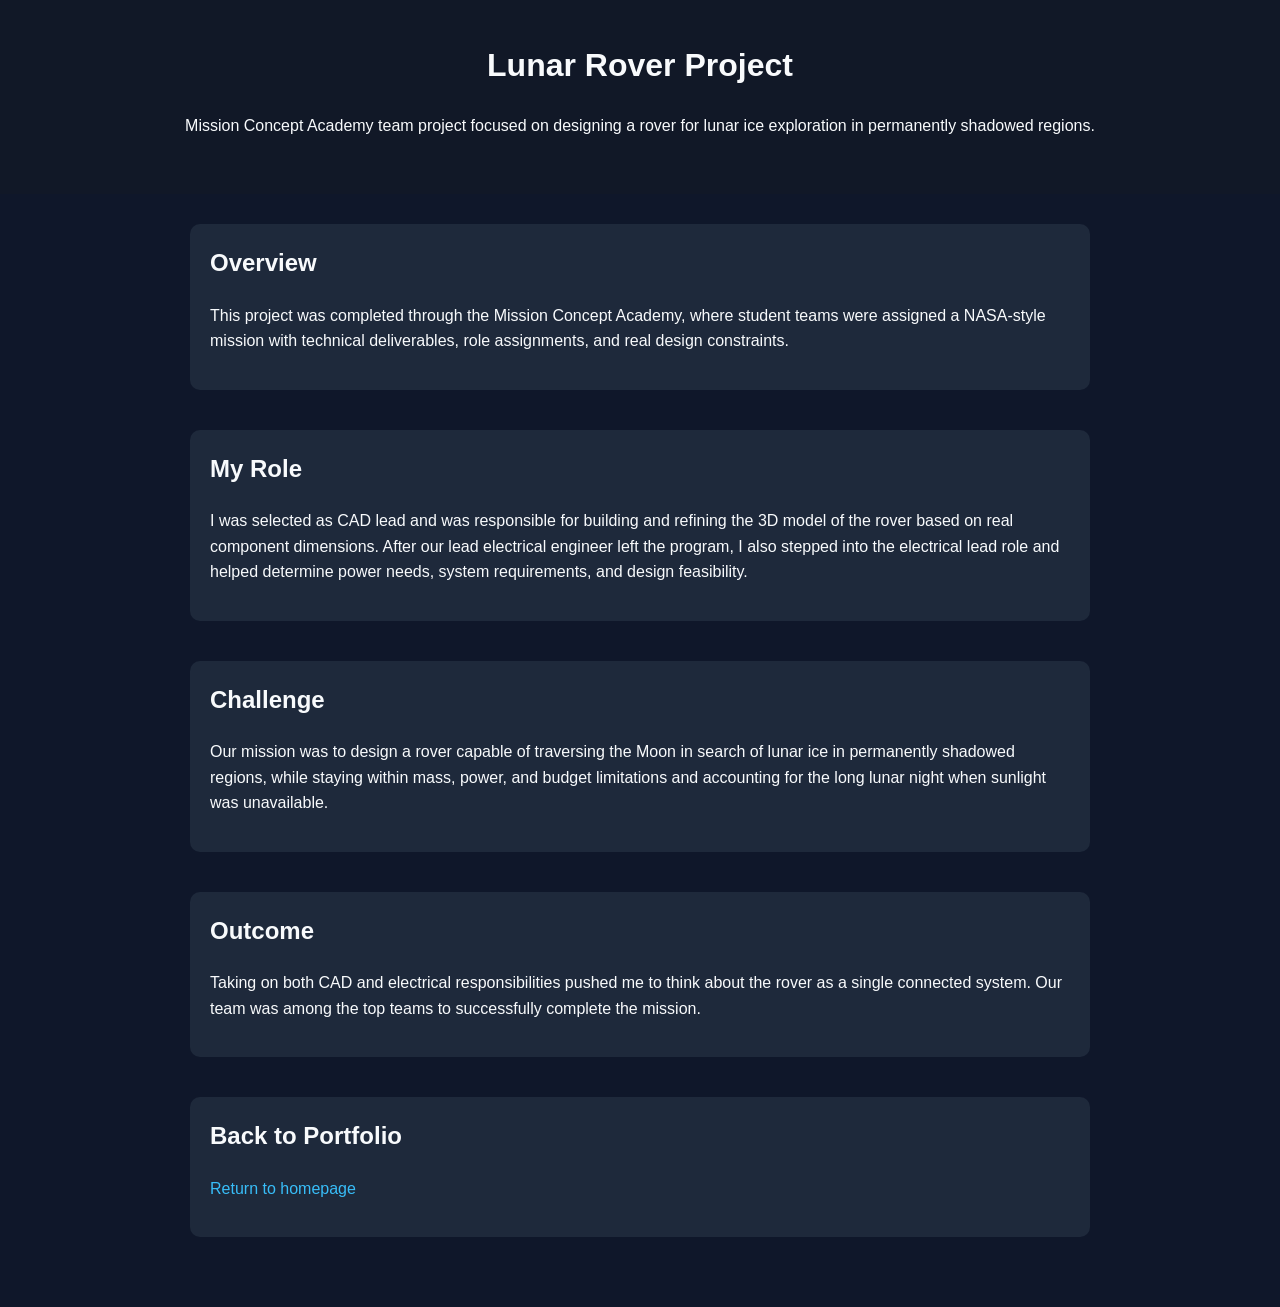
==== lunar-rover.html @ c36cf722 "Add lunar rover project HTML file" ====
<!DOCTYPE html>
<html lang="en">
<head>
  <meta charset="UTF-8">
  <meta name="viewport" content="width=device-width, initial-scale=1.0">
  <title>Lunar Rover Project</title>
  <link rel="stylesheet" href="style.css">
</head>
<body>
  <header>
    <h1>Lunar Rover Project</h1>
    <p>Mission Concept Academy team project focused on designing a rover for lunar ice exploration in permanently shadowed regions.</p>
  </header>

  <main>
    <section>
      <h2>Overview</h2>
      <p>
        This project was completed through the Mission Concept Academy, where student teams were assigned a NASA-style mission with technical deliverables, role assignments, and real design constraints.
      </p>
    </section>

    <section>
      <h2>My Role</h2>
      <p>
        I was selected as CAD lead and was responsible for building and refining the 3D model of the rover based on real component dimensions. After our lead electrical engineer left the program, I also stepped into the electrical lead role and helped determine power needs, system requirements, and design feasibility.
      </p>
    </section>

    <section>
      <h2>Challenge</h2>
      <p>
        Our mission was to design a rover capable of traversing the Moon in search of lunar ice in permanently shadowed regions, while staying within mass, power, and budget limitations and accounting for the long lunar night when sunlight was unavailable.
      </p>
    </section>

    <section>
      <h2>Outcome</h2>
      <p>
        Taking on both CAD and electrical responsibilities pushed me to think about the rover as a single connected system. Our team was among the top teams to successfully complete the mission.
      </p>
    </section>

    <section>
      <h2>Back to Portfolio</h2>
      <p><a href="index.html">Return to homepage</a></p>
    </section>
  </main>
</body>
</html>
---- style.css ----
body {
  font-family: Arial, sans-serif;
  margin: 0;
  padding: 0;
  background-color: #0f172a;
  color: #f8fafc;
  line-height: 1.6;
}

header {
  background-color: #111827;
  padding: 40px 20px;
  text-align: center;
}

main {
  max-width: 900px;
  margin: 0 auto;
  padding: 30px 20px;
}

section {
  margin-bottom: 40px;
  padding: 20px;
  background-color: #1e293b;
  border-radius: 10px;
}

h1, h2 {
  margin-top: 0;
}

a {
  color: #38bdf8;
  text-decoration: none;
}

a:hover {
  text-decoration: underline;
}
.project-grid {
  display: grid;
  grid-template-columns: 1fr;
  gap: 20px;
}

.project-card {
  background-color: #0f1b2d;
  padding: 20px;
  border-radius: 10px;
  border: 1px solid #2b3a50;
}

.project-card h3 {
  margin-top: 0;
  margin-bottom: 10px;
  color: #ffffff;
}

.project-card p {
  margin: 0;
  color: #dbe4f0;
}
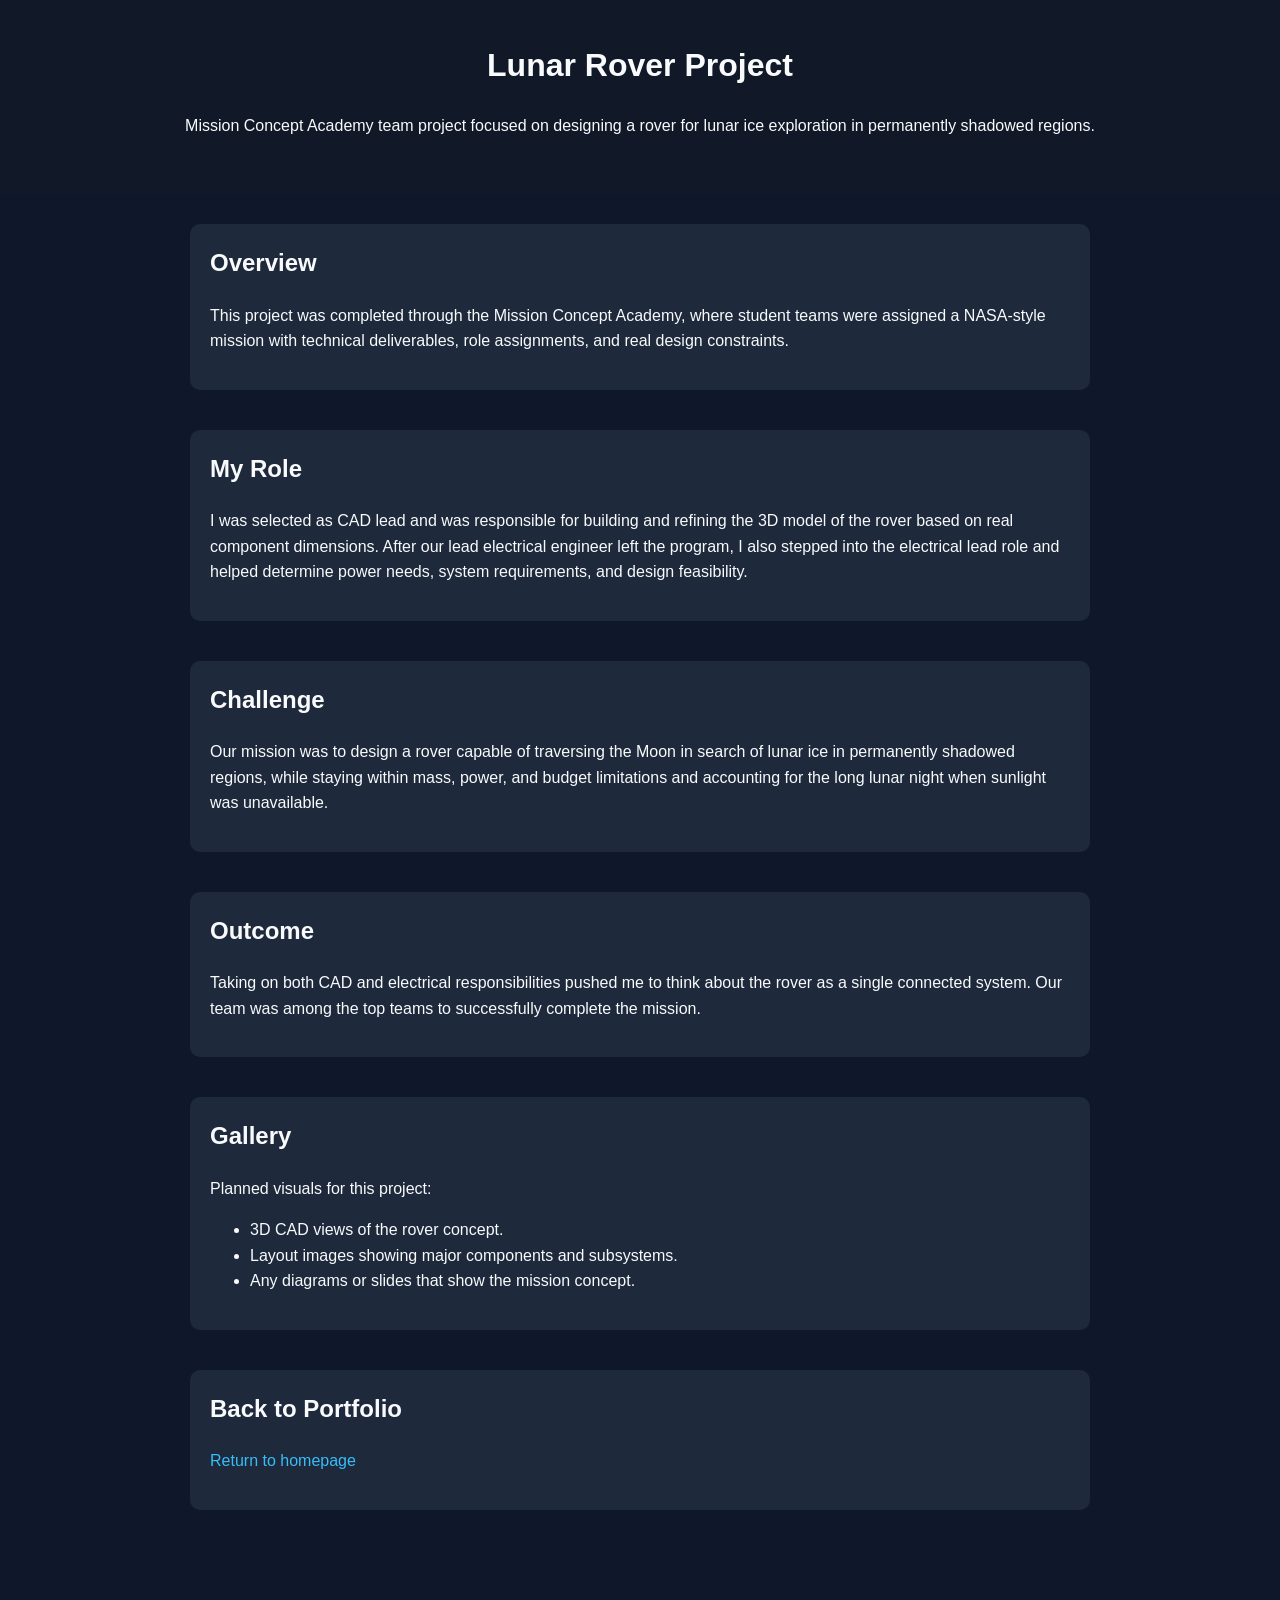
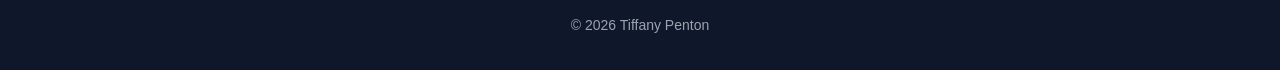
==== commit 2b20b5f7: "Add gallery section and footer to lunar-rover.html Added a gallery section with planned visuals and " ====
--- a/lunar-rover.html
+++ b/lunar-rover.html
@@ -42,9 +42,22 @@
     </section>
 
     <section>
+      <h2>Gallery</h2>
+      <p>Planned visuals for this project:</p>
+      <ul>
+        <li>3D CAD views of the rover concept.</li>
+        <li>Layout images showing major components and subsystems.</li>
+        <li>Any diagrams or slides that show the mission concept.</li>
+      </ul>
+    </section>
+
+    <section>
       <h2>Back to Portfolio</h2>
       <p><a href="index.html">Return to homepage</a></p>
     </section>
   </main>
+  <footer>
+  <p>&copy; 2026 Tiffany Penton</p>
+</footer>
 </body>
 </html>
--- a/style.css
+++ b/style.css
@@ -38,6 +38,7 @@
 a:hover {
   text-decoration: underline;
 }
+
 .project-grid {
   display: grid;
   grid-template-columns: 1fr;
@@ -61,3 +62,45 @@
   margin: 0;
   color: #dbe4f0;
 }
+
+nav {
+  display: flex;
+  align-items: center;
+  justify-content: space-between;
+  padding: 20px 20px 10px;
+}
+
+nav h1 {
+  font-size: 24px;
+  margin: 0;
+}
+
+nav ul {
+  list-style: none;
+  display: flex;
+  gap: 16px;
+  margin: 0;
+  padding: 0;
+}
+
+nav a {
+  color: #e5e7eb;
+  text-decoration: none;
+  font-size: 14px;
+}
+
+nav a:hover {
+  color: #38bdf8;
+}
+
+.hero {
+  text-align: center;
+  padding: 10px 20px 30px;
+}
+
+footer {
+  text-align: center;
+  padding: 20px;
+  color: #9ca3af;
+  font-size: 14px;
+}
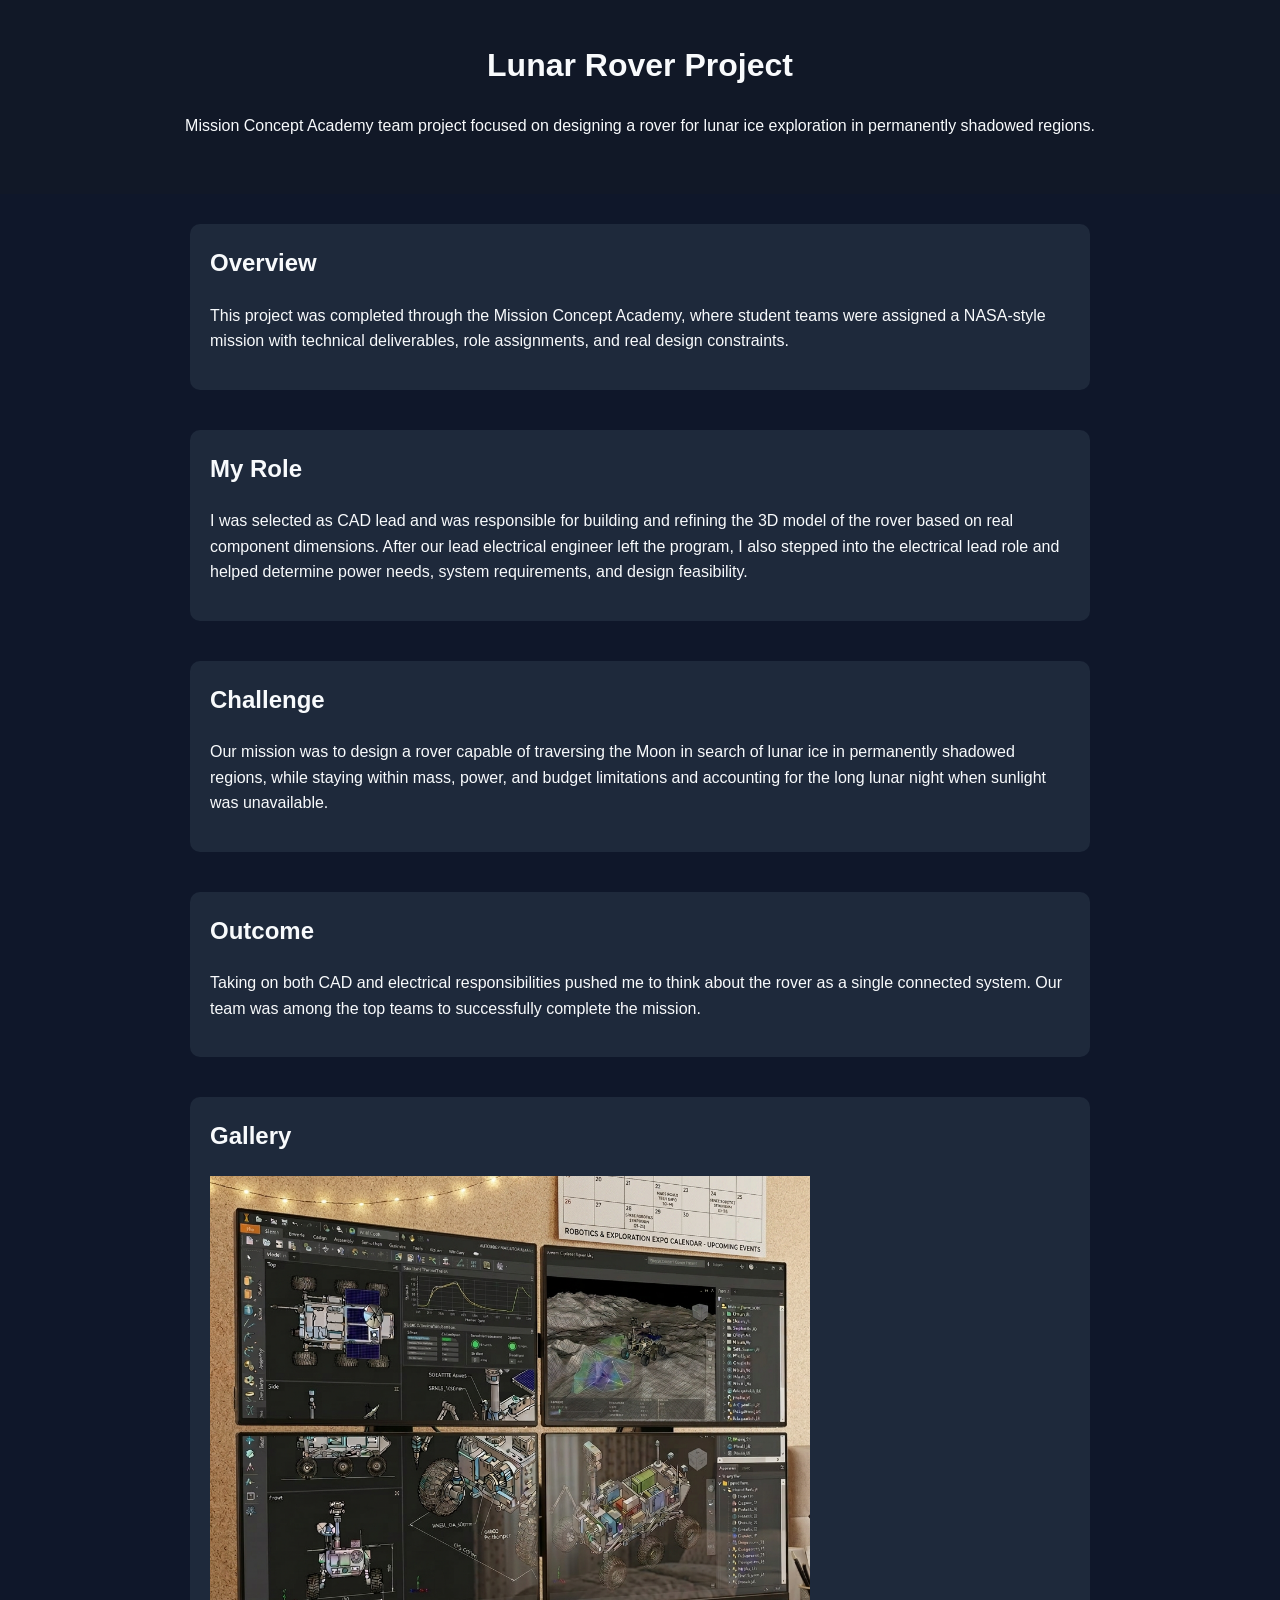
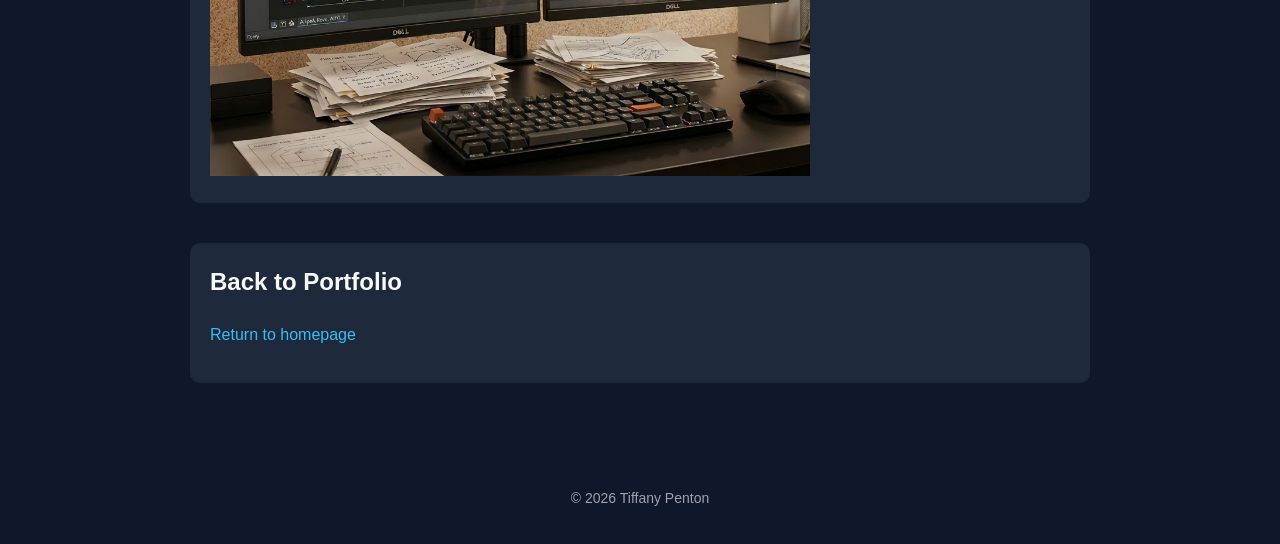
==== commit 86ea6ca4: "Update gallery section with CAD image Removed planned visuals list and added a CAD image." ====
--- a/lunar-rover.html
+++ b/lunar-rover.html
@@ -43,12 +43,7 @@
 
     <section>
       <h2>Gallery</h2>
-      <p>Planned visuals for this project:</p>
-      <ul>
-        <li>3D CAD views of the rover concept.</li>
-        <li>Layout images showing major components and subsystems.</li>
-        <li>Any diagrams or slides that show the mission concept.</li>
-      </ul>
+      <img src="assets/rover.png" alt="CAD image of the lunar rover project" width="600">
     </section>
 
     <section>
